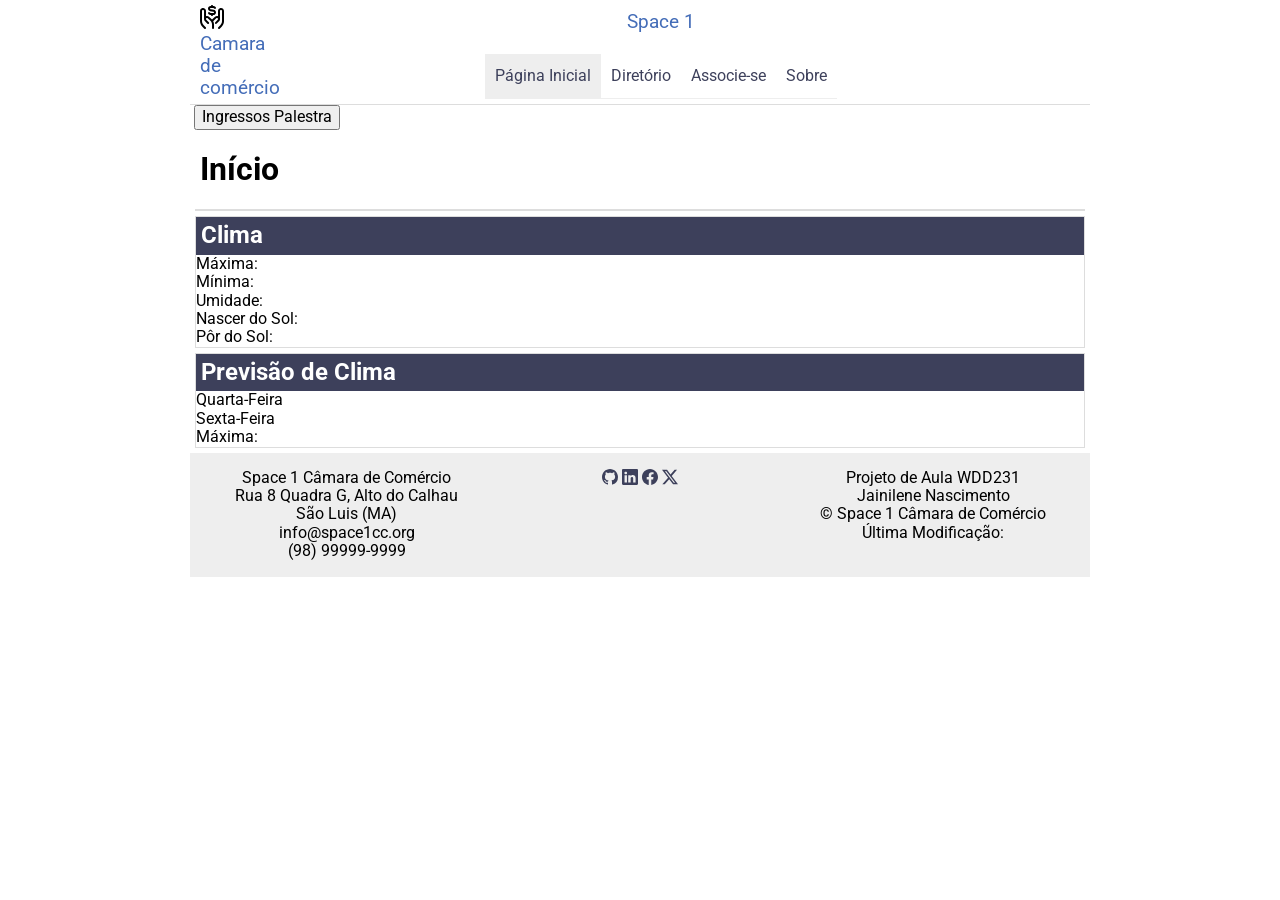
==== camara/index.html @ ebd5d991 "primeiras alterações - página inicial da câmara" ====
<!DOCTYPE html>
<html lang="en">
<!--  -->

<head>
    <meta charset="UTF-8">
    <meta name="viewport" content="width=device-width, initial-scale=1.0">
    <title>Diretório</title>
    <meta name="author" content="Jainilene Nascimento">
    <meta name="description"
        content="Página inicial do site de câmara de comércio do condominio Space Calhau 1 no bairro Alto do Calhau em São Luis (Maranhão)">
    <meta property="og:title" content="Página inicial - Câmara Space Calhau 1">
    <meta property="og:description" content="Página inicial da câmara de comércio Space 1 - São Luis(MA) ">
    <meta property="og:image" content="../favicon.ico">
    <meta property="og:url" content="https://jainilene.github.io/wdd231/">
    <link rel="icon" href="../favicon.ico">
    <link rel="preconnect" href="https://fonts.googleapis.com">
    <link rel="preconnect" href="https://fonts.gstatic.com" crossorigin>
    <link
        href="https://fonts.googleapis.com/css2?family=Delius&family=Fira+Sans:ital,wght@0,100;0,200;0,300;0,400;0,500;0,600;0,700;0,800;0,900;1,100;1,200;1,300;1,400;1,500;1,600;1,700;1,800;1,900&family=Google+Sans:ital,opsz,wght@0,17..18,400..700;1,17..18,400..700&family=Lavishly+Yours&family=Petit+Formal+Script&family=Playfair+Display:ital,wght@0,400..900;1,400..900&family=Roboto:ital,wght@0,100..900;1,100..900&display=swap"
        rel="stylesheet">
    <link rel="stylesheet" href="estilos/normalize.css">
    <link rel="stylesheet" href="estilos/telas-pequenas.css">
    <link rel="stylesheet" href="estilos/telas-grandes.css">
    <link rel="stylesheet" href="estilos/diretorio.css">
    <script src="scripts/diretorio.js" defer></script>
</head>

<body>
    <header>

        <img src="../imagens/logo.svg" alt="Logotipo do site" width="512" height="512">
        <span>Space 1</span>
        <span>Camara de comércio</span>
        <button id="ham-btn" name="ham-btn" class="hamburguer"></button>

        <nav id="nav-bar" class="navegacao">
            <ul>
                <li class="atual"> <a href="index.html">Página Inicial</a></li>
                <li> <a href="#">Diretório</a></li>
                <li> <a href="#">Associe-se</a></li>
                <li> <a href="#">Sobre</a></li>
            </ul>
        </nav>
    </header>
    <main>

        <img class="img-hero" src="" alt="">
        <button>Ingressos Palestra</button>
        <h1>Início</h1>
        <div class="info-basicas">
            <section class="div-eventos"></section>
            <section class="div-clima">
                <h2>Clima</h2>
                <p><span id="temperatura"></span></p>
                <p><span id="descricao-clima"></span></p>
                <p>Máxima: <span id="maxima"></span></p>
                <p>Mínima: <span id="mínima"></span></p>
                <p>Umidade: <span id="umidade"></span></p>
                <p>Nascer do Sol: <span id="hora-nascer-sol"></span></p>
                <p>Pôr do Sol: <span id="hora-por-do-sol"></span></p>

            </section>
            <section class="div-previsao-clima">
                <h2>Previsão de Clima</h2>
                <p>Quarta-Feira<span id="temperatura-hoje"></span></p>
                <p>Sexta-Feira<span id="descricao-clima"></span></p>
                <p>Máxima: <span id="maxima"></span></p>
            </section>
        </div>
        <div class="destaque-empresas"></div>

    </main>
    <footer>
        <div id="dados-camara">
            <p class="titulo-footer">Space 1 Câmara de Comércio</p>
            <p>Rua 8 Quadra G, Alto do Calhau </p>
            <p> São Luis (MA) </p>
            <p> info@space1cc.org </p>
            <p> (98) 99999-9999 </p>
        </div>
        <div id="redes-socias">
            <a href="https://github.com/jainilene/wdd231" target="_blank"><img src="../imagens/github.svg" alt="GitHub"
                    width="16" height="16"></a>
            <a href="https://www.linkedin.com/in/jainilene-nascimento-67155260/" target="_blank"><img
                    src="../imagens/linkedin.svg" alt="LikedIn" width="16" height="16"></a>
            <a href="https://www.facebook.com" target="_blank"><img src="../imagens/facebook.svg" alt="Facebook"
                    width="16" height="16"></a>
            <a href="https://x.com" target="_blank"><img src="../imagens/twitter-x.svg" alt="Twitter" width="16"
                    height="16"></a>
        </div>
        <div id="dados-projeto">
            <p class="titulo-footer">Projeto de Aula WDD231</p>
            <p>Jainilene Nascimento</p>
            <p>&copy; <span id="ano-atual"></span> Space 1 Câmara de Comércio</p>
            <p>Última Modificação: <span id="ultima-modificacao"></span></p>
        </div>
    </footer>
</body>

</html>
---- camara/estilos/telas-pequenas.css ----
/*
esquema de cores
azul - #446db8
cadetblue
#depeslateblue #3D405B

*/

* {
    font-family: "Roboto", sans-serif;
    box-sizing: border-box;
    margin: 0 auto;


}

/* Cabeçalho */

header {
    display: grid;
    grid-template-columns: 24px auto 44px;
    padding: 5px 0 5px 10px;
    border-bottom: solid 1px #ddd;
    column-gap: 8px;
    align-items: end;
}

header img {
    display: block;
    width: 100%;
    height: auto;
    padding-bottom: 4px;

}

header span {
    font-size: 1.2rem;
    color: #446db8;
}

.hamburguer {
    border: none;
    color: #3D405B;
    cursor: pointer;
    font-family: Verdana, Geneva, Tahoma, sans-serif;
}

.hamburguer::after {
    content: "\2630";
    font-size: 2rem;
}

.hamburguer.show::after {
    content: "\00D7";
}

/* Navegação */

.navegacao {
    display: none;
}

.navegacao.show {
    display: block;
}

.navegacao ul {
    list-style-type: none;
    padding: 0;
    margin: 0;
}

.navegacao a {
    display: block;
    padding: .8rem 10px;
    color: #3D405B;
    text-decoration: none;
    border-bottom: solid 1px #ddd;

}

.navegacao li.atual {
    background-color: #eee;
}

.navegacao a.show {
    background-color: #E07A5F;
}

.navegacao a:hover {
    background-color: #E07A5F;
}

h1 {
    margin-left: 10px;
}

footer {
    background-color: #eee;
    padding: 1rem 10px;
    text-align: center;
}

.social {
    display: flex;
    justify-content: center;
    column-gap: 8px;
}

.social a {
    margin: 0;
    /* adicione esta linha */
    display: flex;
    justify-content: center;
    align-items: center;
    border: #ccc solid 1px;
    border-radius: 22px;
    width: 44px;
    height: 44px;
}

.social img {
    width: 22px;
    height: 22px;

}

.social a:hover {
    background-color: #ddd;
}

/* Main */

/* main {
    display: grid;
    grid-template-columns: 1fr 1fr;
} */

section {
    margin: 5px 5px;
    border: solid 1px #ddd;
}

.secao-sobre {
    grid-column: 1/3;
}

.secao-foto {
    grid-column: 1/3;
    display: flex;
    flex-direction: column;
    align-items: center;

}

.secao-foto img {
    height: 300px;
    width: auto;
    display: flex;
    align-items: center;

}

.secao-cursos {
    grid-column: 1/3;
}

section h2 {
    display: block;
    width: 100%;
    margin: 0 auto;
    background-color: #3D405B;
    color: white;
    padding: 5px 5px;
}

/* Div Botoes dos cursos */
.container-botoes {
    display: grid;
    grid-template-columns: 1fr 1fr 1fr;
    gap: 10px;
    margin-top: 10px;

}

.botao-cursos {
    height: 2.5rem;
    width: auto;
    border-radius: 10px;
}


/* Seção cursos */

.container-cursos {
    margin: 0 auto;
}

.section-cursos {
    /* width: 400px; */
    /* height: 400px; */
    background-color: #D3D3D3;
    border: 1px solid #333;
    border-radius: 8px;
    margin: 0 auto;
    margin-top: 10px;
    padding: 0.7rem;
    width: 100%;
}

.section-cursos.concluido {
    background-color: #2e7d32;
    color: white;
}

h3 {
    font-weight: bold;
    text-align: center;
}

/* DIRETORIO */

#lista-empresas {
    display: grid;
    grid-template-columns: repeat(auto-fit, minmax(250px, 1fr));
    gap: 20px;
}

.empresa {
    background-color: white;
    padding: 20px;
    border-radius: 10px;
    text-align: center;
    box-shadow: 0 2px 8px rgba(0, 0, 0, 0.1);
}

.empresa img {
    width: 150px;
    height: 120px;
    object-fit: contain;
}

.empresa h2 {
    color: #FFFFFF;
}

.empresa a {
    color: #0066cc;
}



/* Botões de visualização */

.controles-visualizacao {
    display: flex;
    justify-content: center;
    gap: 15px;
    margin: 20px 0;
}

.controles-visualizacao button {
    padding: 10px 20px;
    background-color: #3D405B;
    color: white;
    border: none;
    border-radius: 5px;
    cursor: pointer;
}

.controles-visualizacao button:hover {
    background-color: #446db8;
}

/* Ajuste do layout principal */

main {
    display: block;
}

/* Visualização em grade */

#lista-empresas.grade {
    display: grid;
    grid-template-columns:
        repeat(auto-fit, minmax(250px, 1fr));
    gap: 20px;
    padding: 20px;
}

/* Visualização em lista */

#lista-empresas.lista {
    display: grid;
    grid-template-columns: 1fr;
    gap: 15px;
    padding: 20px;
}

/* Cartões na visualização em lista */

.lista .empresa {
    display: grid;
    grid-template-columns: 120px 1fr;
    gap: 8px 20px;
    text-align: left;
    align-items: center;
}

.lista .empresa img {
    grid-row: span 5;
    width: 110px;
    height: 100px;
    object-fit: contain;
}


/* Fim main */
---- camara/estilos/telas-grandes.css ----
/* 38*16 */
@media only screen and (min-width: 38rem) {

    header,
    main,
    nav,
    footer {
        max-width: 900px;
        margin: 0 auto;
    }

    header {
        grid-template-columns: 24px auto;
    }

    .hamburguer {
        display: none;
    }

    .navegacao {
        display: block;
        border-bottom: solid 1px #eee;
    }

    .navegacao ul {
        display: flex;
    }

    .navegacao a {
        border: none;
    }

    /* Seções - main */
    .secao-sobre {
        grid-column: 1/2;
    }

    .secao-foto {
        grid-column: 2/3;
    }

    .container-cursos {
        display: grid;
        grid-template-columns: 1fr 1fr 1fr;
        width: 100%;
        gap: 7px;
        padding: 0;
    }



}

@media (max-width: 600px) {
    .lista .empresa {
        grid-template-columns: 1fr;
        text-align: center;
    }

    .lista .empresa img {
        grid-row: auto;
        margin: 0 auto;
    }
}
---- camara/estilos/diretorio.css ----
footer{
    display: grid;
    grid-template-columns: 1fr 1fr 1fr;
}
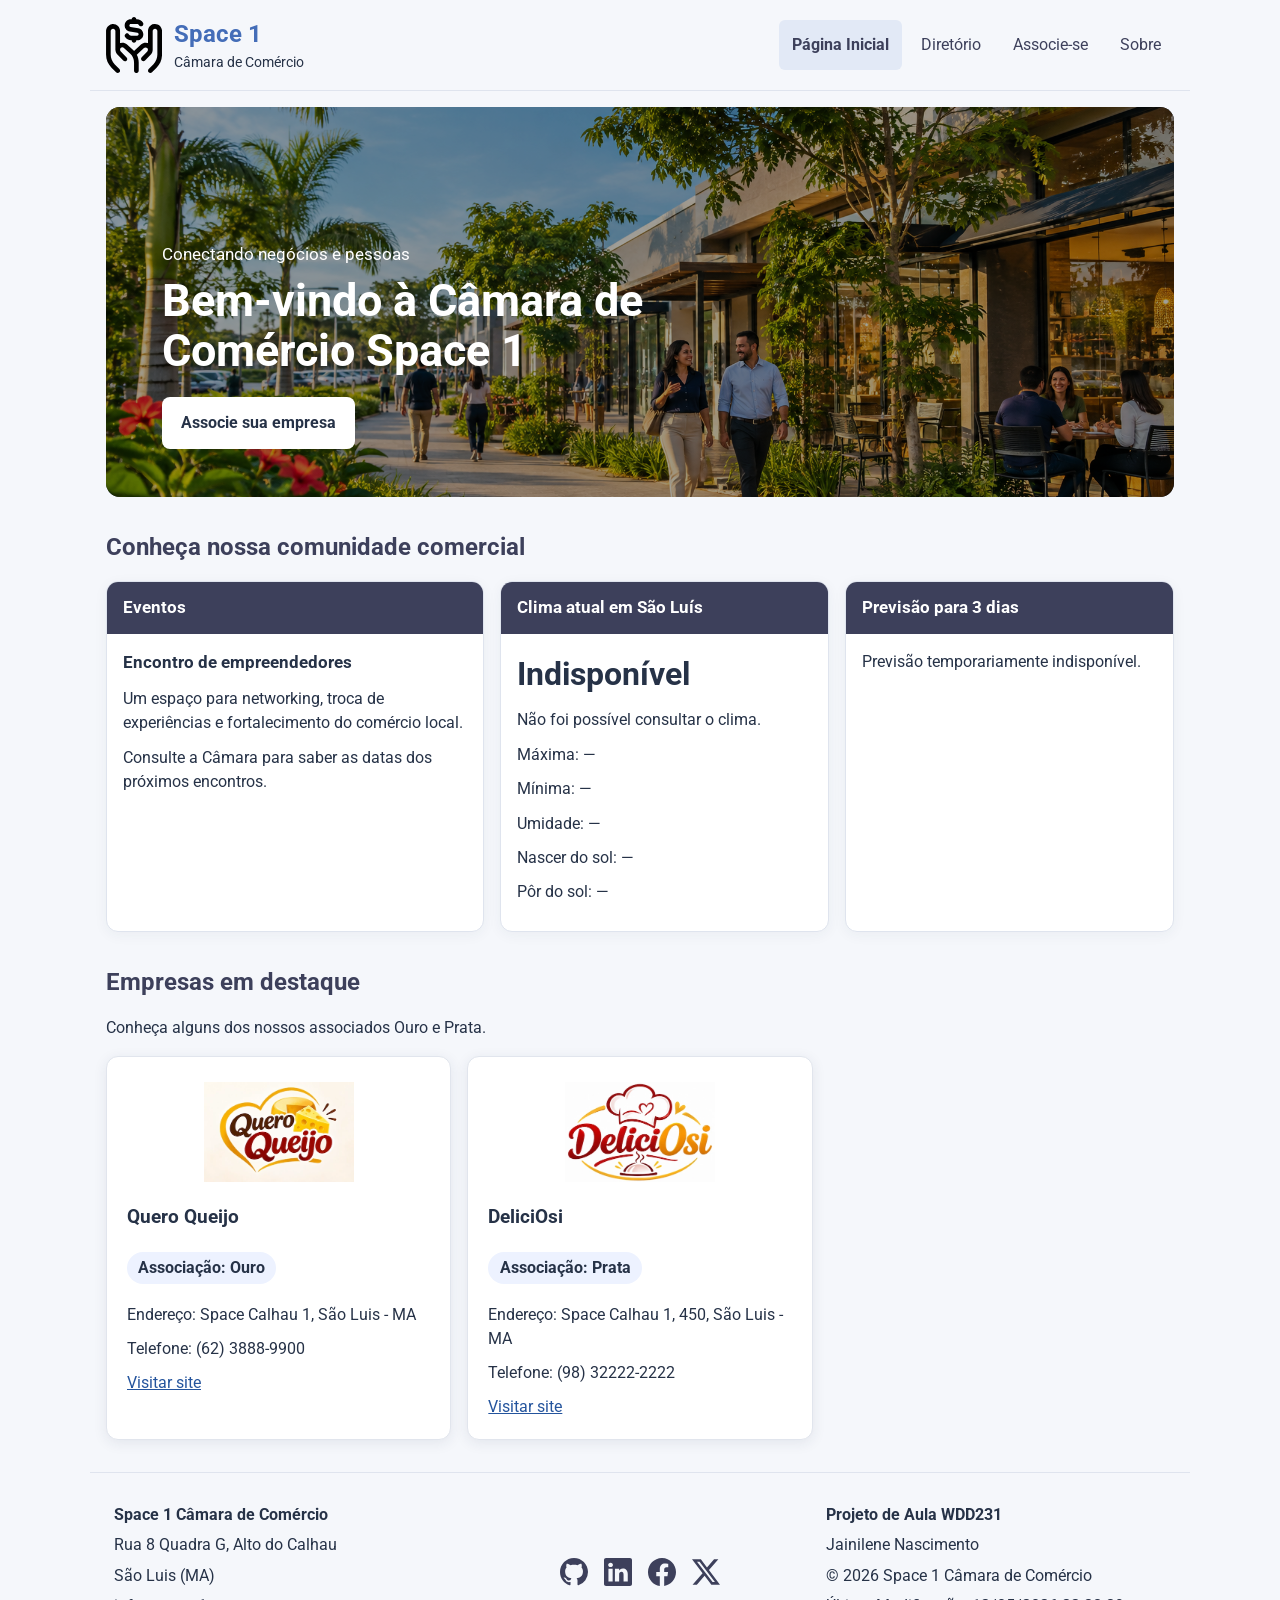
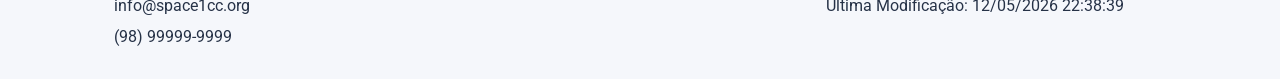
==== commit 78bad0b0: "Uso da API e demais melhorias" ====
--- a/camara/index.html
+++ b/camara/index.html
@@ -1,11 +1,11 @@
 <!DOCTYPE html>
-<html lang="en">
+<html lang="pt-BR">
 <!--  -->
 
 <head>
     <meta charset="UTF-8">
     <meta name="viewport" content="width=device-width, initial-scale=1.0">
-    <title>Diretório</title>
+    <title>Início | Space 1 Câmara de Comércio</title>
     <meta name="author" content="Jainilene Nascimento">
     <meta name="description"
         content="Página inicial do site de câmara de comércio do condominio Space Calhau 1 no bairro Alto do Calhau em São Luis (Maranhão)">
@@ -22,54 +22,31 @@
     <link rel="stylesheet" href="estilos/normalize.css">
     <link rel="stylesheet" href="estilos/telas-pequenas.css">
     <link rel="stylesheet" href="estilos/telas-grandes.css">
-    <link rel="stylesheet" href="estilos/diretorio.css">
-    <script src="scripts/diretorio.js" defer></script>
+    <script src="scripts/comum.js" defer></script>
+    <script src="scripts/inicio.js" defer></script>
 </head>
 
 <body>
-    <header>
-
-        <img src="../imagens/logo.svg" alt="Logotipo do site" width="512" height="512">
-        <span>Space 1</span>
-        <span>Camara de comércio</span>
-        <button id="ham-btn" name="ham-btn" class="hamburguer"></button>
-
-        <nav id="nav-bar" class="navegacao">
-            <ul>
-                <li class="atual"> <a href="index.html">Página Inicial</a></li>
-                <li> <a href="#">Diretório</a></li>
-                <li> <a href="#">Associe-se</a></li>
-                <li> <a href="#">Sobre</a></li>
-            </ul>
-        </nav>
+    <header class="cabecalho">
+        <div class="marca"><img src="../imagens/logo.svg" alt="Logotipo Space 1" width="64" height="64"><div><strong>Space 1</strong><span>Câmara de Comércio</span></div></div>
+        <button id="ham-btn" class="hamburguer" type="button" aria-label="Abrir menu" aria-expanded="false" aria-controls="nav-bar"></button>
+        <nav id="nav-bar" class="navegacao" aria-label="Navegação principal"><ul>
+            <li class="atual"><a href="index.html" aria-current="page">Página Inicial</a></li>
+            <li><a href="diretorio.html">Diretório</a></li><li><a href="associacao.html">Associe-se</a></li><li><a href="sobre.html">Sobre</a></li>
+        </ul></nav>
     </header>
-    <main>
-
-        <img class="img-hero" src="" alt="">
-        <button>Ingressos Palestra</button>
-        <h1>Início</h1>
+    <main class="pagina-inicial">
+        <section class="hero" aria-label="Bem-vindo à Câmara de Comércio">
+            <img class="img-hero" src="imagens/hero.png" alt="Área comercial com lojas, cafés, árvores e pessoas caminhando" width="1536" height="1024" fetchpriority="high">
+            <div class="hero-conteudo"><p>Conectando negócios e pessoas</p><h1>Bem-vindo à Câmara de Comércio Space 1</h1><a class="botao-cta" href="associacao.html">Associe sua empresa</a></div>
+        </section>
+        <h2 class="titulo-secao">Conheça nossa comunidade comercial</h2>
         <div class="info-basicas">
-            <section class="div-eventos"></section>
-            <section class="div-clima">
-                <h2>Clima</h2>
-                <p><span id="temperatura"></span></p>
-                <p><span id="descricao-clima"></span></p>
-                <p>Máxima: <span id="maxima"></span></p>
-                <p>Mínima: <span id="mínima"></span></p>
-                <p>Umidade: <span id="umidade"></span></p>
-                <p>Nascer do Sol: <span id="hora-nascer-sol"></span></p>
-                <p>Pôr do Sol: <span id="hora-por-do-sol"></span></p>
-
-            </section>
-            <section class="div-previsao-clima">
-                <h2>Previsão de Clima</h2>
-                <p>Quarta-Feira<span id="temperatura-hoje"></span></p>
-                <p>Sexta-Feira<span id="descricao-clima"></span></p>
-                <p>Máxima: <span id="maxima"></span></p>
-            </section>
+            <section class="painel div-eventos"><h2>Eventos</h2><div class="painel-corpo"><h3>Encontro de empreendedores</h3><p>Um espaço para networking, troca de experiências e fortalecimento do comércio local.</p><p>Consulte a Câmara para saber as datas dos próximos encontros.</p></div></section>
+            <section class="painel div-clima"><h2>Clima atual em São Luís</h2><div class="painel-corpo"><div class="clima-resumo"><img id="icone-clima" alt="" width="70" height="70" hidden><p class="temperatura-grande" id="temperatura">Carregando...</p></div><p id="descricao-clima"></p><p>Máxima: <span id="maxima">—</span></p><p>Mínima: <span id="minima">—</span></p><p>Umidade: <span id="umidade">—</span></p><p>Nascer do sol: <span id="hora-nascer-sol">—</span></p><p>Pôr do sol: <span id="hora-por-do-sol">—</span></p></div></section>
+            <section class="painel div-previsao-clima"><h2>Previsão para 3 dias</h2><div id="previsao-dias" class="painel-corpo" aria-live="polite"><p>Carregando previsão...</p></div></section>
         </div>
-        <div class="destaque-empresas"></div>
-
+        <section class="secao-destaques" aria-labelledby="titulo-destaques"><h2 id="titulo-destaques" class="titulo-secao">Empresas em destaque</h2><p>Conheça alguns dos nossos associados Ouro e Prata.</p><div class="destaque-empresas" id="destaque-empresas" aria-live="polite"><p>Carregando empresas...</p></div></section>
     </main>
     <footer>
         <div id="dados-camara">
@@ -79,7 +56,7 @@
             <p> info@space1cc.org </p>
             <p> (98) 99999-9999 </p>
         </div>
-        <div id="redes-socias">
+        <div id="redes-sociais">
             <a href="https://github.com/jainilene/wdd231" target="_blank"><img src="../imagens/github.svg" alt="GitHub"
                     width="16" height="16"></a>
             <a href="https://www.linkedin.com/in/jainilene-nascimento-67155260/" target="_blank"><img
--- a/camara/estilos/telas-pequenas.css
+++ b/camara/estilos/telas-pequenas.css
@@ -1,318 +1,37 @@
-/*
-esquema de cores
-azul - #446db8
-cadetblue
-#depeslateblue #3D405B
+/* Identidade visual compartilhada – Space 1 */
+:root{--azul:#3d405b;--azul-claro:#446db8;--fundo:#f5f7fb;--texto:#263247}
+*,*::before,*::after{box-sizing:border-box}
+html{font-family:Roboto,Arial,sans-serif}body{margin:0;background:var(--fundo);color:var(--texto);line-height:1.5}
+img{max-width:100%}a{color:#24549d}button{font:inherit}
+.cabecalho{max-width:1100px;margin:auto;display:flex;align-items:center;justify-content:space-between;flex-wrap:wrap;gap:1rem;padding:1rem;border-bottom:1px solid #dfe4ee}
+.marca{display:flex;align-items:center;gap:.75rem}.marca img{width:56px;height:56px;object-fit:contain}.marca div{display:flex;flex-direction:column}.marca strong{font-size:1.5rem;color:var(--azul-claro)}.marca span{font-size:.9rem}
+.navegacao ul{display:flex;gap:.4rem;list-style:none;padding:0;margin:0}.navegacao a{display:block;text-decoration:none;color:var(--azul);border-radius:6px;padding:.8rem}.navegacao a:hover,.navegacao a:focus-visible{background:#dbe7ff}.navegacao .atual a{background:#e2e9f6;font-weight:700}
+.hamburguer{display:none;border:0;background:transparent;color:var(--azul);cursor:pointer;font-size:2rem}.hamburguer::after{content:"\2630"}.hamburguer.show::after{content:"\00d7"}
+main{max-width:1100px;margin:0 auto;padding:0 1rem 2rem;min-height:55vh}
+footer{max-width:1100px;margin:auto;display:grid;grid-template-columns:repeat(3,minmax(0,1fr));gap:1rem;text-align:left;padding:1.5rem;border-top:1px solid #dfe4ee}footer p{margin:.4rem 0}.titulo-footer{font-weight:700}
+#redes-sociais{display:flex;justify-content:center;align-items:center;gap:1rem}#redes-sociais img{width:28px;height:28px}
+:focus-visible{outline:3px solid #446db8;outline-offset:3px}
+@media(max-width:600px){.hamburguer{display:block}.navegacao{display:none;width:100%}.navegacao.show{display:block}.navegacao ul{display:block}.navegacao a{display:block}footer{grid-template-columns:1fr}#redes-sociais{justify-content:flex-start}}
 
-*/
+.hero{position:relative;margin:1rem 0 2rem;border:0;border-radius:14px;overflow:hidden;min-height:350px;background:#263247}
+.img-hero{display:block;width:100%;height:390px;object-fit:cover;filter:brightness(.63)}
+.hero-conteudo{position:absolute;left:clamp(1rem,5vw,3.5rem);bottom:clamp(1rem,5vw,3rem);max-width:650px;color:#fff;margin:0}.hero-conteudo p{font-size:1.05rem;margin:0 0 .6rem}.hero h1{font-size:clamp(1.7rem,4vw,2.8rem);line-height:1.12;margin:0 0 1.3rem;color:white}
+.botao-cta{display:inline-block;background:#fff;color:#263247;font-weight:700;padding:.85rem 1.2rem;text-decoration:none;border-radius:8px}.botao-cta:hover{background:#dbe7ff}
+.titulo-secao{font-size:1.5rem;margin:1.5rem 0 1rem;color:var(--azul)}
+.info-basicas{display:grid;grid-template-columns:1.15fr 1fr 1fr;gap:1rem;align-items:stretch}
+.painel{background:white;border:1px solid #dfe4ee;border-radius:12px;overflow:hidden;margin:0;box-shadow:0 3px 14px #23344d0d}
+.painel h2{background:var(--azul);color:white;padding:.85rem 1rem;font-size:1.05rem;margin:0}.painel-corpo{padding:1rem}.painel-corpo p{margin:.65rem 0;line-height:1.5}.painel-corpo h3{font-size:1.05rem;text-align:left;margin:0 0 .75rem}
+.clima-resumo{display:flex;align-items:center;gap:.5rem}.clima-resumo img{margin:0}.temperatura-grande{font-size:2rem;font-weight:700;margin:0!important}
+.previsao-item{display:flex;justify-content:space-between;align-items:center;gap:.5rem;border-bottom:1px solid #e6e8ef;padding:.8rem 0}.previsao-item:last-child{border:0}.previsao-item span{margin:0}.previsao-item strong{white-space:nowrap}
+.secao-destaques{margin-top:2rem}.secao-destaques>p{margin:0 0 1rem}.destaque-empresas{display:grid;grid-template-columns:repeat(3,minmax(0,1fr));gap:1rem}
+.destaque-empresas .empresa{margin:0;min-width:0;padding:1.25rem;box-shadow:0 3px 14px #23344d16;border:1px solid #e1e5ed} .destaque-empresas .empresa h3{font-size:1.2rem;margin:.7rem 0}.destaque-empresas .empresa p{margin:.6rem 0;overflow-wrap:anywhere}.destaque-empresas .empresa img{width:150px;max-width:100%;height:110px;object-fit:contain}.nivel-associacao{display:inline-block;padding:.25rem .7rem;border-radius:20px;background:#edf2ff;color:#263247;font-weight:700}
 
-* {
-    font-family: "Roboto", sans-serif;
-    box-sizing: border-box;
-    margin: 0 auto;
-
-
-}
-
-/* Cabeçalho */
-
-header {
-    display: grid;
-    grid-template-columns: 24px auto 44px;
-    padding: 5px 0 5px 10px;
-    border-bottom: solid 1px #ddd;
-    column-gap: 8px;
-    align-items: end;
-}
-
-header img {
-    display: block;
-    width: 100%;
-    height: auto;
-    padding-bottom: 4px;
-
-}
-
-header span {
-    font-size: 1.2rem;
-    color: #446db8;
-}
-
-.hamburguer {
-    border: none;
-    color: #3D405B;
-    cursor: pointer;
-    font-family: Verdana, Geneva, Tahoma, sans-serif;
-}
-
-.hamburguer::after {
-    content: "\2630";
-    font-size: 2rem;
-}
-
-.hamburguer.show::after {
-    content: "\00D7";
-}
-
-/* Navegação */
-
-.navegacao {
-    display: none;
-}
-
-.navegacao.show {
-    display: block;
-}
-
-.navegacao ul {
-    list-style-type: none;
-    padding: 0;
-    margin: 0;
-}
-
-.navegacao a {
-    display: block;
-    padding: .8rem 10px;
-    color: #3D405B;
-    text-decoration: none;
-    border-bottom: solid 1px #ddd;
-
-}
-
-.navegacao li.atual {
-    background-color: #eee;
-}
-
-.navegacao a.show {
-    background-color: #E07A5F;
-}
-
-.navegacao a:hover {
-    background-color: #E07A5F;
-}
-
-h1 {
-    margin-left: 10px;
-}
-
-footer {
-    background-color: #eee;
-    padding: 1rem 10px;
-    text-align: center;
-}
-
-.social {
-    display: flex;
-    justify-content: center;
-    column-gap: 8px;
-}
-
-.social a {
-    margin: 0;
-    /* adicione esta linha */
-    display: flex;
-    justify-content: center;
-    align-items: center;
-    border: #ccc solid 1px;
-    border-radius: 22px;
-    width: 44px;
-    height: 44px;
-}
-
-.social img {
-    width: 22px;
-    height: 22px;
-
-}
-
-.social a:hover {
-    background-color: #ddd;
-}
-
-/* Main */
-
-/* main {
-    display: grid;
-    grid-template-columns: 1fr 1fr;
-} */
-
-section {
-    margin: 5px 5px;
-    border: solid 1px #ddd;
-}
-
-.secao-sobre {
-    grid-column: 1/3;
-}
-
-.secao-foto {
-    grid-column: 1/3;
-    display: flex;
-    flex-direction: column;
-    align-items: center;
-
-}
-
-.secao-foto img {
-    height: 300px;
-    width: auto;
-    display: flex;
-    align-items: center;
-
-}
-
-.secao-cursos {
-    grid-column: 1/3;
-}
-
-section h2 {
-    display: block;
-    width: 100%;
-    margin: 0 auto;
-    background-color: #3D405B;
-    color: white;
-    padding: 5px 5px;
-}
-
-/* Div Botoes dos cursos */
-.container-botoes {
-    display: grid;
-    grid-template-columns: 1fr 1fr 1fr;
-    gap: 10px;
-    margin-top: 10px;
-
-}
-
-.botao-cursos {
-    height: 2.5rem;
-    width: auto;
-    border-radius: 10px;
-}
-
-
-/* Seção cursos */
-
-.container-cursos {
-    margin: 0 auto;
-}
-
-.section-cursos {
-    /* width: 400px; */
-    /* height: 400px; */
-    background-color: #D3D3D3;
-    border: 1px solid #333;
-    border-radius: 8px;
-    margin: 0 auto;
-    margin-top: 10px;
-    padding: 0.7rem;
-    width: 100%;
-}
-
-.section-cursos.concluido {
-    background-color: #2e7d32;
-    color: white;
-}
-
-h3 {
-    font-weight: bold;
-    text-align: center;
-}
-
-/* DIRETORIO */
-
-#lista-empresas {
-    display: grid;
-    grid-template-columns: repeat(auto-fit, minmax(250px, 1fr));
-    gap: 20px;
-}
-
-.empresa {
-    background-color: white;
-    padding: 20px;
-    border-radius: 10px;
-    text-align: center;
-    box-shadow: 0 2px 8px rgba(0, 0, 0, 0.1);
-}
-
-.empresa img {
-    width: 150px;
-    height: 120px;
-    object-fit: contain;
-}
-
-.empresa h2 {
-    color: #FFFFFF;
-}
-
-.empresa a {
-    color: #0066cc;
-}
-
-
-
-/* Botões de visualização */
-
-.controles-visualizacao {
-    display: flex;
-    justify-content: center;
-    gap: 15px;
-    margin: 20px 0;
-}
-
-.controles-visualizacao button {
-    padding: 10px 20px;
-    background-color: #3D405B;
-    color: white;
-    border: none;
-    border-radius: 5px;
-    cursor: pointer;
-}
-
-.controles-visualizacao button:hover {
-    background-color: #446db8;
-}
-
-/* Ajuste do layout principal */
-
-main {
-    display: block;
-}
-
-/* Visualização em grade */
-
-#lista-empresas.grade {
-    display: grid;
-    grid-template-columns:
-        repeat(auto-fit, minmax(250px, 1fr));
-    gap: 20px;
-    padding: 20px;
-}
-
-/* Visualização em lista */
-
-#lista-empresas.lista {
-    display: grid;
-    grid-template-columns: 1fr;
-    gap: 15px;
-    padding: 20px;
-}
-
-/* Cartões na visualização em lista */
-
-.lista .empresa {
-    display: grid;
-    grid-template-columns: 120px 1fr;
-    gap: 8px 20px;
-    text-align: left;
-    align-items: center;
-}
-
-.lista .empresa img {
-    grid-row: span 5;
-    width: 110px;
-    height: 100px;
-    object-fit: contain;
-}
-
-
-/* Fim main */+/* Diretório */
+.pagina-diretorio h1{font-size:1.8rem;color:var(--azul);margin:1.5rem 0 .25rem}.pagina-diretorio .introducao{margin:0 0 1rem}
+.controles-visualizacao{display:flex;justify-content:center;gap:.75rem;margin:1.5rem 0}.controles-visualizacao button{border:1px solid var(--azul);background:white;color:var(--azul);padding:.65rem 1.3rem;border-radius:7px;cursor:pointer;font-weight:700}.controles-visualizacao button:hover,.controles-visualizacao button[aria-pressed=true]{background:var(--azul);color:white}
+#lista-empresas.grade{display:grid;grid-template-columns:repeat(auto-fit,minmax(min(100%,260px),1fr));gap:1.1rem}
+.empresa{background:#fff;border:1px solid #dfe4ee;border-radius:12px;padding:1.2rem;box-shadow:0 3px 14px #23344d12;min-width:0;overflow-wrap:anywhere}.grade .empresa{text-align:center}.empresa img{display:block;width:150px;height:110px;object-fit:contain;margin:0 auto 1rem}.empresa h2{font-size:1.15rem;color:var(--azul);margin:.5rem 0}.empresa p{margin:.45rem 0}.empresa a{overflow-wrap:anywhere}
+#lista-empresas.lista{display:grid;grid-template-columns:1fr;gap:.8rem}.lista .empresa{display:grid;grid-template-columns:120px minmax(0,1fr);column-gap:1.5rem;text-align:left}.lista .empresa img{grid-column:1;grid-row:1/7;width:110px;height:100px;align-self:center;margin:auto}.lista .empresa h2,.lista .empresa p{grid-column:2}
+@media(max-width:600px){.lista .empresa{grid-template-columns:1fr;text-align:center}.lista .empresa img,.lista .empresa h2,.lista .empresa p{grid-column:1;grid-row:auto}}
+@media(max-width:800px){.info-basicas{grid-template-columns:repeat(2,minmax(0,1fr))}.div-eventos{grid-column:1/-1}.destaque-empresas{grid-template-columns:repeat(2,minmax(0,1fr))}}
+@media(max-width:600px){.info-basicas,.destaque-empresas{grid-template-columns:1fr}.div-eventos{grid-column:auto}.img-hero{height:340px}.hero{min-height:340px}.hero-conteudo{bottom:1.3rem;right:1rem}}
--- a/camara/estilos/telas-grandes.css
+++ b/camara/estilos/telas-grandes.css
@@ -1,64 +1,2 @@
-/* 38*16 */
-@media only screen and (min-width: 38rem) {
-
-    header,
-    main,
-    nav,
-    footer {
-        max-width: 900px;
-        margin: 0 auto;
-    }
-
-    header {
-        grid-template-columns: 24px auto;
-    }
-
-    .hamburguer {
-        display: none;
-    }
-
-    .navegacao {
-        display: block;
-        border-bottom: solid 1px #eee;
-    }
-
-    .navegacao ul {
-        display: flex;
-    }
-
-    .navegacao a {
-        border: none;
-    }
-
-    /* Seções - main */
-    .secao-sobre {
-        grid-column: 1/2;
-    }
-
-    .secao-foto {
-        grid-column: 2/3;
-    }
-
-    .container-cursos {
-        display: grid;
-        grid-template-columns: 1fr 1fr 1fr;
-        width: 100%;
-        gap: 7px;
-        padding: 0;
-    }
-
-
-
-}
-
-@media (max-width: 600px) {
-    .lista .empresa {
-        grid-template-columns: 1fr;
-        text-align: center;
-    }
-
-    .lista .empresa img {
-        grid-row: auto;
-        margin: 0 auto;
-    }
-}+/* Regras para telas maiores: a base é mobile-first. */
+@media(min-width:601px){.cabecalho .navegacao{display:block}}
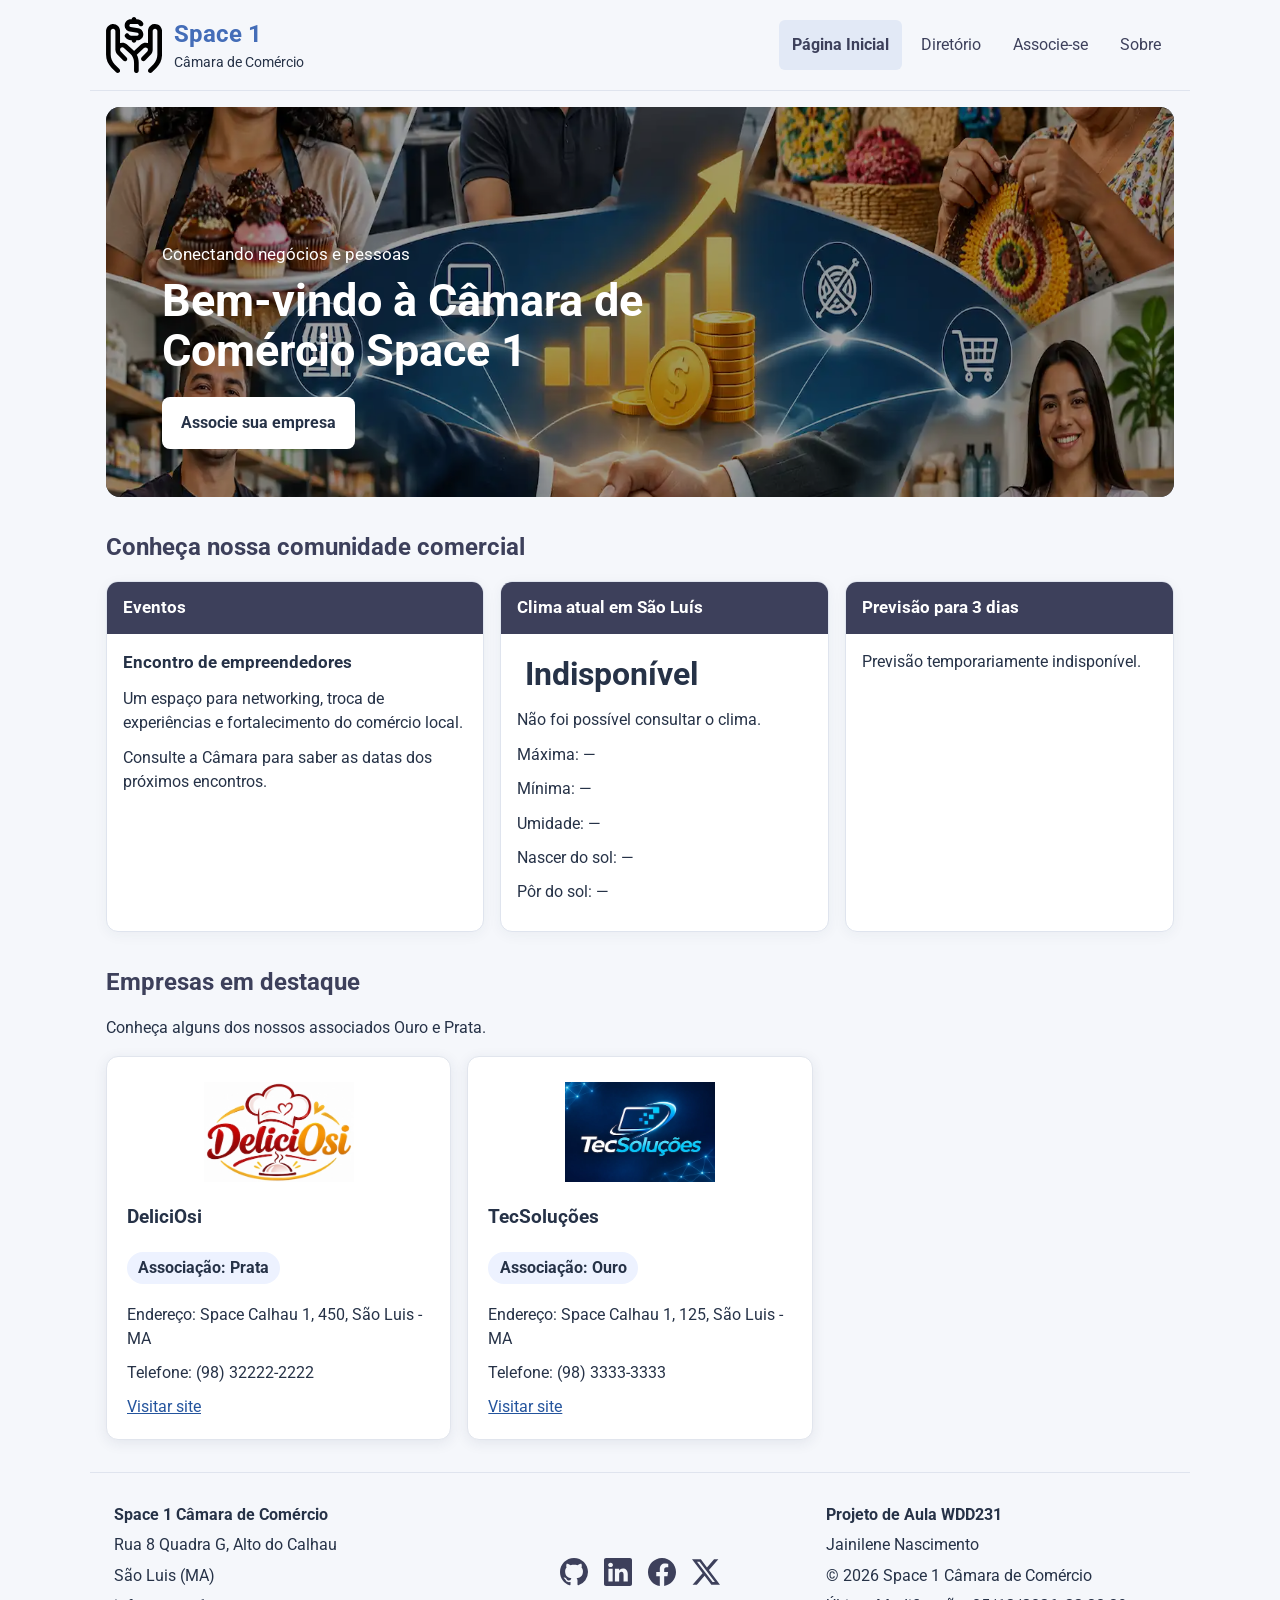
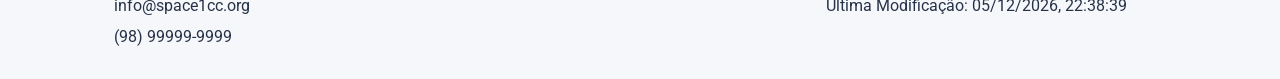
==== commit 37382c1b: "Mudança na imagem hero e algumas correções de auditoria." ====
--- a/camara/index.html
+++ b/camara/index.html
@@ -9,9 +9,9 @@
     <meta name="author" content="Jainilene Nascimento">
     <meta name="description"
         content="Página inicial do site de câmara de comércio do condominio Space Calhau 1 no bairro Alto do Calhau em São Luis (Maranhão)">
-    <meta property="og:title" content="Página inicial - Câmara Space Calhau 1">
+    <meta property="og:title" content="Página inicial - Câmara de Comércio Space Calhau 1 - São Luis (Maranhão)">
     <meta property="og:description" content="Página inicial da câmara de comércio Space 1 - São Luis(MA) ">
-    <meta property="og:image" content="../favicon.ico">
+    <meta property="og:image" content="https://jainilene.github.io/wdd231/favicon.ico">
     <meta property="og:url" content="https://jainilene.github.io/wdd231/">
     <link rel="icon" href="../favicon.ico">
     <link rel="preconnect" href="https://fonts.googleapis.com">
@@ -28,25 +28,72 @@
 
 <body>
     <header class="cabecalho">
-        <div class="marca"><img src="../imagens/logo.svg" alt="Logotipo Space 1" width="64" height="64"><div><strong>Space 1</strong><span>Câmara de Comércio</span></div></div>
-        <button id="ham-btn" class="hamburguer" type="button" aria-label="Abrir menu" aria-expanded="false" aria-controls="nav-bar"></button>
-        <nav id="nav-bar" class="navegacao" aria-label="Navegação principal"><ul>
-            <li class="atual"><a href="index.html" aria-current="page">Página Inicial</a></li>
-            <li><a href="diretorio.html">Diretório</a></li><li><a href="associacao.html">Associe-se</a></li><li><a href="sobre.html">Sobre</a></li>
-        </ul></nav>
+        <div class="marca"><img src="../imagens/logo.svg" alt="Logotipo Space 1" width="64" height="64">
+            <div><strong>Space 1</strong><span>Câmara de Comércio</span></div>
+        </div>
+        <button id="ham-btn" class="hamburguer" type="button" aria-label="Abrir menu" aria-expanded="false"
+            aria-controls="nav-bar"></button>
+        <nav id="nav-bar" class="navegacao" aria-label="Navegação principal">
+            <ul>
+                <li class="atual"><a href="index.html" aria-current="page">Página Inicial</a></li>
+                <li><a href="diretorio.html">Diretório</a></li>
+                <li><a href="associacao.html">Associe-se</a></li>
+                <li><a href="sobre.html">Sobre</a></li>
+            </ul>
+        </nav>
     </header>
     <main class="pagina-inicial">
         <section class="hero" aria-label="Bem-vindo à Câmara de Comércio">
-            <img class="img-hero" src="imagens/hero.png" alt="Área comercial com lojas, cafés, árvores e pessoas caminhando" width="1536" height="1024" fetchpriority="high">
-            <div class="hero-conteudo"><p>Conectando negócios e pessoas</p><h1>Bem-vindo à Câmara de Comércio Space 1</h1><a class="botao-cta" href="associacao.html">Associe sua empresa</a></div>
+            <img class="img-hero" src="imagens/hero.webp"
+                alt="Área comercial com lojas, cafés, árvores e pessoas caminhando" width="1536" height="1024"
+                fetchpriority="high">
+            <div class="hero-conteudo">
+                <p>Conectando negócios e pessoas</p>
+                <h1>Bem-vindo à Câmara de Comércio Space 1</h1><a class="botao-cta" href="associacao.html">Associe sua
+                    empresa</a>
+            </div>
         </section>
         <h2 class="titulo-secao">Conheça nossa comunidade comercial</h2>
         <div class="info-basicas">
-            <section class="painel div-eventos"><h2>Eventos</h2><div class="painel-corpo"><h3>Encontro de empreendedores</h3><p>Um espaço para networking, troca de experiências e fortalecimento do comércio local.</p><p>Consulte a Câmara para saber as datas dos próximos encontros.</p></div></section>
-            <section class="painel div-clima"><h2>Clima atual em São Luís</h2><div class="painel-corpo"><div class="clima-resumo"><img id="icone-clima" alt="" width="70" height="70" hidden><p class="temperatura-grande" id="temperatura">Carregando...</p></div><p id="descricao-clima"></p><p>Máxima: <span id="maxima">—</span></p><p>Mínima: <span id="minima">—</span></p><p>Umidade: <span id="umidade">—</span></p><p>Nascer do sol: <span id="hora-nascer-sol">—</span></p><p>Pôr do sol: <span id="hora-por-do-sol">—</span></p></div></section>
-            <section class="painel div-previsao-clima"><h2>Previsão para 3 dias</h2><div id="previsao-dias" class="painel-corpo" aria-live="polite"><p>Carregando previsão...</p></div></section>
+            <section class="painel div-eventos">
+                <h2>Eventos</h2>
+                <div class="painel-corpo">
+                    <h3>Encontro de empreendedores</h3>
+                    <p>Um espaço para networking, troca de experiências e fortalecimento do comércio local.</p>
+                    <p>Consulte a Câmara para saber as datas dos próximos encontros.</p>
+                </div>
+            </section>
+            <section class="painel div-clima">
+                <h2>Clima atual em São Luís</h2>
+                <div class="painel-corpo">
+                    <div class="clima-resumo">
+                        <span id="container-icone-clima"></span>
+                        <p class="temperatura-grande" id="temperatura">
+                            Carregando...
+                        </p>
+                    </div>
+                    <p id="descricao-clima"></p>
+                    <p>Máxima: <span id="maxima">—</span></p>
+                    <p>Mínima: <span id="minima">—</span></p>
+                    <p>Umidade: <span id="umidade">—</span></p>
+                    <p>Nascer do sol: <span id="hora-nascer-sol">—</span></p>
+                    <p>Pôr do sol: <span id="hora-por-do-sol">—</span></p>
+                </div>
+            </section>
+            <section class="painel div-previsao-clima">
+                <h2>Previsão para 3 dias</h2>
+                <div id="previsao-dias" class="painel-corpo" aria-live="polite">
+                    <p>Carregando previsão...</p>
+                </div>
+            </section>
         </div>
-        <section class="secao-destaques" aria-labelledby="titulo-destaques"><h2 id="titulo-destaques" class="titulo-secao">Empresas em destaque</h2><p>Conheça alguns dos nossos associados Ouro e Prata.</p><div class="destaque-empresas" id="destaque-empresas" aria-live="polite"><p>Carregando empresas...</p></div></section>
+        <section class="secao-destaques" aria-labelledby="titulo-destaques">
+            <h2 id="titulo-destaques" class="titulo-secao">Empresas em destaque</h2>
+            <p>Conheça alguns dos nossos associados Ouro e Prata.</p>
+            <div class="destaque-empresas" id="destaque-empresas" aria-live="polite">
+                <p>Carregando empresas...</p>
+            </div>
+        </section>
     </main>
     <footer>
         <div id="dados-camara">
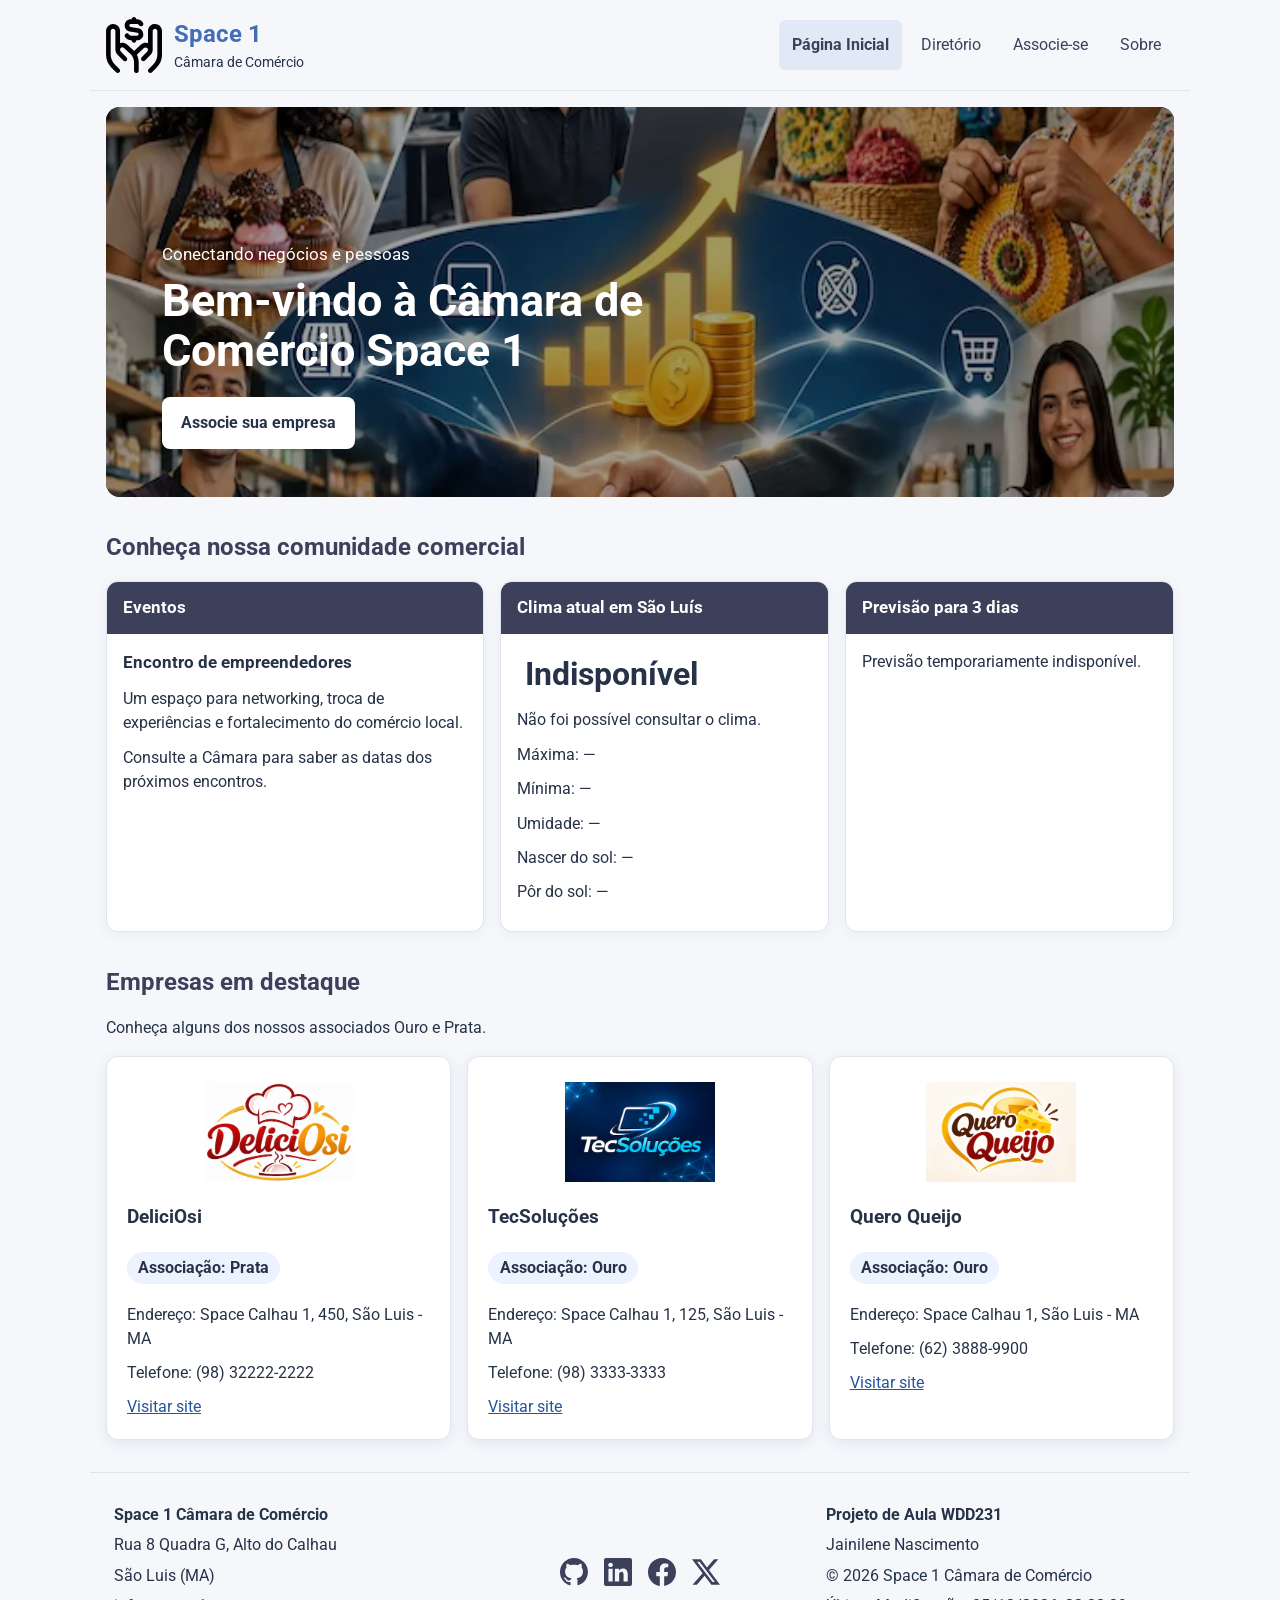
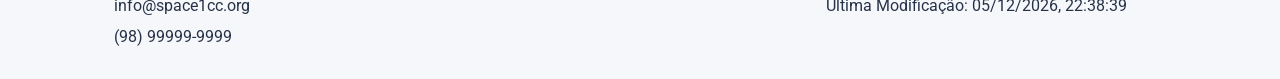
==== commit 19cd590b: "alteração de cor para melhorar constraste" ====
--- a/camara/index.html
+++ b/camara/index.html
@@ -9,7 +9,7 @@
     <meta name="author" content="Jainilene Nascimento">
     <meta name="description"
         content="Página inicial do site de câmara de comércio do condominio Space Calhau 1 no bairro Alto do Calhau em São Luis (Maranhão)">
-    <meta property="og:title" content="Página inicial - Câmara de Comércio Space Calhau 1 - São Luis (Maranhão)">
+    <meta property="og:title" content="Página inicial - Câmara de Comércio Space Calhau 1">
     <meta property="og:description" content="Página inicial da câmara de comércio Space 1 - São Luis(MA) ">
     <meta property="og:image" content="https://jainilene.github.io/wdd231/favicon.ico">
     <meta property="og:url" content="https://jainilene.github.io/wdd231/">
--- a/camara/estilos/telas-pequenas.css
+++ b/camara/estilos/telas-pequenas.css
@@ -1,37 +1,531 @@
 /* Identidade visual compartilhada – Space 1 */
-:root{--azul:#3d405b;--azul-claro:#446db8;--fundo:#f5f7fb;--texto:#263247}
-*,*::before,*::after{box-sizing:border-box}
-html{font-family:Roboto,Arial,sans-serif}body{margin:0;background:var(--fundo);color:var(--texto);line-height:1.5}
-img{max-width:100%}a{color:#24549d}button{font:inherit}
-.cabecalho{max-width:1100px;margin:auto;display:flex;align-items:center;justify-content:space-between;flex-wrap:wrap;gap:1rem;padding:1rem;border-bottom:1px solid #dfe4ee}
-.marca{display:flex;align-items:center;gap:.75rem}.marca img{width:56px;height:56px;object-fit:contain}.marca div{display:flex;flex-direction:column}.marca strong{font-size:1.5rem;color:var(--azul-claro)}.marca span{font-size:.9rem}
-.navegacao ul{display:flex;gap:.4rem;list-style:none;padding:0;margin:0}.navegacao a{display:block;text-decoration:none;color:var(--azul);border-radius:6px;padding:.8rem}.navegacao a:hover,.navegacao a:focus-visible{background:#dbe7ff}.navegacao .atual a{background:#e2e9f6;font-weight:700}
-.hamburguer{display:none;border:0;background:transparent;color:var(--azul);cursor:pointer;font-size:2rem}.hamburguer::after{content:"\2630"}.hamburguer.show::after{content:"\00d7"}
-main{max-width:1100px;margin:0 auto;padding:0 1rem 2rem;min-height:55vh}
-footer{max-width:1100px;margin:auto;display:grid;grid-template-columns:repeat(3,minmax(0,1fr));gap:1rem;text-align:left;padding:1.5rem;border-top:1px solid #dfe4ee}footer p{margin:.4rem 0}.titulo-footer{font-weight:700}
-#redes-sociais{display:flex;justify-content:center;align-items:center;gap:1rem}#redes-sociais img{width:28px;height:28px}
-:focus-visible{outline:3px solid #446db8;outline-offset:3px}
-@media(max-width:600px){.hamburguer{display:block}.navegacao{display:none;width:100%}.navegacao.show{display:block}.navegacao ul{display:block}.navegacao a{display:block}footer{grid-template-columns:1fr}#redes-sociais{justify-content:flex-start}}
-
-.hero{position:relative;margin:1rem 0 2rem;border:0;border-radius:14px;overflow:hidden;min-height:350px;background:#263247}
-.img-hero{display:block;width:100%;height:390px;object-fit:cover;filter:brightness(.63)}
-.hero-conteudo{position:absolute;left:clamp(1rem,5vw,3.5rem);bottom:clamp(1rem,5vw,3rem);max-width:650px;color:#fff;margin:0}.hero-conteudo p{font-size:1.05rem;margin:0 0 .6rem}.hero h1{font-size:clamp(1.7rem,4vw,2.8rem);line-height:1.12;margin:0 0 1.3rem;color:white}
-.botao-cta{display:inline-block;background:#fff;color:#263247;font-weight:700;padding:.85rem 1.2rem;text-decoration:none;border-radius:8px}.botao-cta:hover{background:#dbe7ff}
-.titulo-secao{font-size:1.5rem;margin:1.5rem 0 1rem;color:var(--azul)}
-.info-basicas{display:grid;grid-template-columns:1.15fr 1fr 1fr;gap:1rem;align-items:stretch}
-.painel{background:white;border:1px solid #dfe4ee;border-radius:12px;overflow:hidden;margin:0;box-shadow:0 3px 14px #23344d0d}
-.painel h2{background:var(--azul);color:white;padding:.85rem 1rem;font-size:1.05rem;margin:0}.painel-corpo{padding:1rem}.painel-corpo p{margin:.65rem 0;line-height:1.5}.painel-corpo h3{font-size:1.05rem;text-align:left;margin:0 0 .75rem}
-.clima-resumo{display:flex;align-items:center;gap:.5rem}.clima-resumo img{margin:0}.temperatura-grande{font-size:2rem;font-weight:700;margin:0!important}
-.previsao-item{display:flex;justify-content:space-between;align-items:center;gap:.5rem;border-bottom:1px solid #e6e8ef;padding:.8rem 0}.previsao-item:last-child{border:0}.previsao-item span{margin:0}.previsao-item strong{white-space:nowrap}
-.secao-destaques{margin-top:2rem}.secao-destaques>p{margin:0 0 1rem}.destaque-empresas{display:grid;grid-template-columns:repeat(3,minmax(0,1fr));gap:1rem}
-.destaque-empresas .empresa{margin:0;min-width:0;padding:1.25rem;box-shadow:0 3px 14px #23344d16;border:1px solid #e1e5ed} .destaque-empresas .empresa h3{font-size:1.2rem;margin:.7rem 0}.destaque-empresas .empresa p{margin:.6rem 0;overflow-wrap:anywhere}.destaque-empresas .empresa img{width:150px;max-width:100%;height:110px;object-fit:contain}.nivel-associacao{display:inline-block;padding:.25rem .7rem;border-radius:20px;background:#edf2ff;color:#263247;font-weight:700}
+:root {
+    --azul: #3d405b;
+    --azul-claro: #446db8;
+    --fundo: #f5f7fb;
+    --texto: #263247
+}
+
+*,
+*::before,
+*::after {
+    box-sizing: border-box
+}
+
+html {
+    font-family: Roboto, Arial, sans-serif
+}
+
+body {
+    margin: 0;
+    background: var(--fundo);
+    color: var(--texto);
+    line-height: 1.5
+}
+
+img {
+    max-width: 100%
+}
+
+a {
+    color: #24549d
+}
+
+button {
+    font: inherit
+}
+
+.cabecalho {
+    max-width: 1100px;
+    margin: auto;
+    display: flex;
+    align-items: center;
+    justify-content: space-between;
+    flex-wrap: wrap;
+    gap: 1rem;
+    padding: 1rem;
+    border-bottom: 1px solid #dfe4ee
+}
+
+.marca {
+    display: flex;
+    align-items: center;
+    gap: .75rem
+}
+
+.marca img {
+    width: 56px;
+    height: 56px;
+    object-fit: contain
+}
+
+.marca div {
+    display: flex;
+    flex-direction: column
+}
+
+.marca strong {
+    font-size: 1.5rem;
+    color: var(--azul-claro)
+}
+
+.marca span {
+    font-size: .9rem
+}
+
+.navegacao ul {
+    display: flex;
+    gap: .4rem;
+    list-style: none;
+    padding: 0;
+    margin: 0
+}
+
+.navegacao a {
+    display: block;
+    text-decoration: none;
+    color: var(--azul);
+    border-radius: 6px;
+    padding: .8rem
+}
+
+.navegacao a:hover,
+.navegacao a:focus-visible {
+    background: #dbe7ff
+}
+
+.navegacao .atual a {
+    background: #e2e9f6;
+    font-weight: 700
+}
+
+.hamburguer {
+    display: none;
+    border: 0;
+    background: transparent;
+    color: var(--azul);
+    cursor: pointer;
+    font-size: 2rem
+}
+
+.hamburguer::after {
+    content: "\2630"
+}
+
+.hamburguer.show::after {
+    content: "\00d7"
+}
+
+main {
+    max-width: 1100px;
+    margin: 0 auto;
+    padding: 0 1rem 2rem;
+    min-height: 55vh
+}
+
+footer {
+    max-width: 1100px;
+    margin: auto;
+    display: grid;
+    grid-template-columns: repeat(3, minmax(0, 1fr));
+    gap: 1rem;
+    text-align: left;
+    padding: 1.5rem;
+    border-top: 1px solid #dfe4ee
+}
+
+footer p {
+    margin: .4rem 0
+}
+
+.titulo-footer {
+    font-weight: 700
+}
+
+#redes-sociais {
+    display: flex;
+    justify-content: center;
+    align-items: center;
+    gap: 1rem
+}
+
+#redes-sociais img {
+    width: 28px;
+    height: 28px
+}
+
+:focus-visible {
+    outline: 3px solid #446db8;
+    outline-offset: 3px
+}
+
+@media(max-width:600px) {
+    .hamburguer {
+        display: block
+    }
+
+    .navegacao {
+        display: none;
+        width: 100%
+    }
+
+    .navegacao.show {
+        display: block
+    }
+
+    .navegacao ul {
+        display: block
+    }
+
+    .navegacao a {
+        display: block
+    }
+
+    footer {
+        grid-template-columns: 1fr
+    }
+
+    #redes-sociais {
+        justify-content: flex-start
+    }
+}
+
+.hero {
+    position: relative;
+    margin: 1rem 0 2rem;
+    border: 0;
+    border-radius: 14px;
+    overflow: hidden;
+    min-height: 350px;
+    background: #263247;
+    color: #ffffff;
+}
+
+.img-hero {
+    display: block;
+    width: 100%;
+    height: 390px;
+    object-fit: cover;
+    filter: brightness(.63)
+}
+
+.hero-conteudo {
+    position: absolute;
+    left: clamp(1rem, 5vw, 3.5rem);
+    bottom: clamp(1rem, 5vw, 3rem);
+    max-width: 650px;
+    color: #fff;
+    margin: 0
+}
+
+.hero-conteudo p {
+    font-size: 1.05rem;
+    margin: 0 0 .6rem
+}
+
+.hero h1 {
+    font-size: clamp(1.7rem, 4vw, 2.8rem);
+    line-height: 1.12;
+    margin: 0 0 1.3rem;
+    color: white
+}
+
+.botao-cta {
+    display: inline-block;
+    background: #fff;
+    color: #263247;
+    font-weight: 700;
+    padding: .85rem 1.2rem;
+    text-decoration: none;
+    border-radius: 8px
+}
+
+.botao-cta:hover {
+    background: #dbe7ff
+}
+
+.titulo-secao {
+    font-size: 1.5rem;
+    margin: 1.5rem 0 1rem;
+    color: var(--azul)
+}
+
+.info-basicas {
+    display: grid;
+    grid-template-columns: 1.15fr 1fr 1fr;
+    gap: 1rem;
+    align-items: stretch
+}
+
+.painel {
+    background: white;
+    border: 1px solid #dfe4ee;
+    border-radius: 12px;
+    overflow: hidden;
+    margin: 0;
+    box-shadow: 0 3px 14px #23344d0d
+}
+
+.painel h2 {
+    background: var(--azul);
+    color: white;
+    padding: .85rem 1rem;
+    font-size: 1.05rem;
+    margin: 0
+}
+
+.painel-corpo {
+    padding: 1rem
+}
+
+.painel-corpo p {
+    margin: .65rem 0;
+    line-height: 1.5
+}
+
+.painel-corpo h3 {
+    font-size: 1.05rem;
+    text-align: left;
+    margin: 0 0 .75rem
+}
+
+.clima-resumo {
+    display: flex;
+    align-items: center;
+    gap: .5rem
+}
+
+.clima-resumo img {
+    margin: 0
+}
+
+.temperatura-grande {
+    font-size: 2rem;
+    font-weight: 700;
+    margin: 0 !important
+}
+
+.previsao-item {
+    display: flex;
+    justify-content: space-between;
+    align-items: center;
+    gap: .5rem;
+    border-bottom: 1px solid #e6e8ef;
+    padding: .8rem 0
+}
+
+.previsao-item:last-child {
+    border: 0
+}
+
+.previsao-item span {
+    margin: 0
+}
+
+.previsao-item strong {
+    white-space: nowrap
+}
+
+.secao-destaques {
+    margin-top: 2rem
+}
+
+.secao-destaques>p {
+    margin: 0 0 1rem
+}
+
+.destaque-empresas {
+    display: grid;
+    grid-template-columns: repeat(3, minmax(0, 1fr));
+    gap: 1rem
+}
+
+.destaque-empresas .empresa {
+    margin: 0;
+    min-width: 0;
+    padding: 1.25rem;
+    box-shadow: 0 3px 14px #23344d16;
+    border: 1px solid #e1e5ed
+}
+
+.destaque-empresas .empresa h3 {
+    font-size: 1.2rem;
+    margin: .7rem 0
+}
+
+.destaque-empresas .empresa p {
+    margin: .6rem 0;
+    overflow-wrap: anywhere
+}
+
+.destaque-empresas .empresa img {
+    width: 150px;
+    max-width: 100%;
+    height: 110px;
+    object-fit: contain
+}
+
+.nivel-associacao {
+    display: inline-block;
+    padding: .25rem .7rem;
+    border-radius: 20px;
+    background: #edf2ff;
+    color: #263247;
+    font-weight: 700
+}
 
 /* Diretório */
-.pagina-diretorio h1{font-size:1.8rem;color:var(--azul);margin:1.5rem 0 .25rem}.pagina-diretorio .introducao{margin:0 0 1rem}
-.controles-visualizacao{display:flex;justify-content:center;gap:.75rem;margin:1.5rem 0}.controles-visualizacao button{border:1px solid var(--azul);background:white;color:var(--azul);padding:.65rem 1.3rem;border-radius:7px;cursor:pointer;font-weight:700}.controles-visualizacao button:hover,.controles-visualizacao button[aria-pressed=true]{background:var(--azul);color:white}
-#lista-empresas.grade{display:grid;grid-template-columns:repeat(auto-fit,minmax(min(100%,260px),1fr));gap:1.1rem}
-.empresa{background:#fff;border:1px solid #dfe4ee;border-radius:12px;padding:1.2rem;box-shadow:0 3px 14px #23344d12;min-width:0;overflow-wrap:anywhere}.grade .empresa{text-align:center}.empresa img{display:block;width:150px;height:110px;object-fit:contain;margin:0 auto 1rem}.empresa h2{font-size:1.15rem;color:var(--azul);margin:.5rem 0}.empresa p{margin:.45rem 0}.empresa a{overflow-wrap:anywhere}
-#lista-empresas.lista{display:grid;grid-template-columns:1fr;gap:.8rem}.lista .empresa{display:grid;grid-template-columns:120px minmax(0,1fr);column-gap:1.5rem;text-align:left}.lista .empresa img{grid-column:1;grid-row:1/7;width:110px;height:100px;align-self:center;margin:auto}.lista .empresa h2,.lista .empresa p{grid-column:2}
-@media(max-width:600px){.lista .empresa{grid-template-columns:1fr;text-align:center}.lista .empresa img,.lista .empresa h2,.lista .empresa p{grid-column:1;grid-row:auto}}
-@media(max-width:800px){.info-basicas{grid-template-columns:repeat(2,minmax(0,1fr))}.div-eventos{grid-column:1/-1}.destaque-empresas{grid-template-columns:repeat(2,minmax(0,1fr))}}
-@media(max-width:600px){.info-basicas,.destaque-empresas{grid-template-columns:1fr}.div-eventos{grid-column:auto}.img-hero{height:340px}.hero{min-height:340px}.hero-conteudo{bottom:1.3rem;right:1rem}}
+.pagina-diretorio h1 {
+    font-size: 1.8rem;
+    color: var(--azul);
+    margin: 1.5rem 0 .25rem
+}
+
+.pagina-diretorio .introducao {
+    margin: 0 0 1rem
+}
+
+.controles-visualizacao {
+    display: flex;
+    justify-content: center;
+    gap: .75rem;
+    margin: 1.5rem 0
+}
+
+.controles-visualizacao button {
+    border: 1px solid var(--azul);
+    background: white;
+    color: var(--azul);
+    padding: .65rem 1.3rem;
+    border-radius: 7px;
+    cursor: pointer;
+    font-weight: 700
+}
+
+.controles-visualizacao button:hover,
+.controles-visualizacao button[aria-pressed=true] {
+    background: var(--azul);
+    color: white
+}
+
+#lista-empresas.grade {
+    display: grid;
+    grid-template-columns: repeat(auto-fit, minmax(min(100%, 260px), 1fr));
+    gap: 1.1rem
+}
+
+.empresa {
+    background: #fff;
+    border: 1px solid #dfe4ee;
+    border-radius: 12px;
+    padding: 1.2rem;
+    box-shadow: 0 3px 14px #23344d12;
+    min-width: 0;
+    overflow-wrap: anywhere
+}
+
+.grade .empresa {
+    text-align: center
+}
+
+.empresa img {
+    display: block;
+    width: 150px;
+    height: 110px;
+    object-fit: contain;
+    margin: 0 auto 1rem
+}
+
+.empresa h2 {
+    font-size: 1.15rem;
+    color: var(--azul);
+    margin: .5rem 0
+}
+
+.empresa p {
+    margin: .45rem 0
+}
+
+.empresa a {
+    overflow-wrap: anywhere
+}
+
+#lista-empresas.lista {
+    display: grid;
+    grid-template-columns: 1fr;
+    gap: .8rem
+}
+
+.lista .empresa {
+    display: grid;
+    grid-template-columns: 120px minmax(0, 1fr);
+    column-gap: 1.5rem;
+    text-align: left
+}
+
+.lista .empresa img {
+    grid-column: 1;
+    grid-row: 1/7;
+    width: 110px;
+    height: 100px;
+    align-self: center;
+    margin: auto
+}
+
+.lista .empresa h2,
+.lista .empresa p {
+    grid-column: 2
+}
+
+@media(max-width:600px) {
+    .lista .empresa {
+        grid-template-columns: 1fr;
+        text-align: center
+    }
+
+    .lista .empresa img,
+    .lista .empresa h2,
+    .lista .empresa p {
+        grid-column: 1;
+        grid-row: auto
+    }
+}
+
+@media(max-width:800px) {
+    .info-basicas {
+        grid-template-columns: repeat(2, minmax(0, 1fr))
+    }
+
+    .div-eventos {
+        grid-column: 1/-1
+    }
+
+    .destaque-empresas {
+        grid-template-columns: repeat(2, minmax(0, 1fr))
+    }
+}
+
+@media(max-width:600px) {
+
+    .info-basicas,
+    .destaque-empresas {
+        grid-template-columns: 1fr
+    }
+
+    .div-eventos {
+        grid-column: auto
+    }
+
+    .img-hero {
+        height: 340px
+    }
+
+    .hero {
+        min-height: 340px
+    }
+
+    .hero-conteudo {
+        bottom: 1.3rem;
+        right: 1rem
+    }
+}
